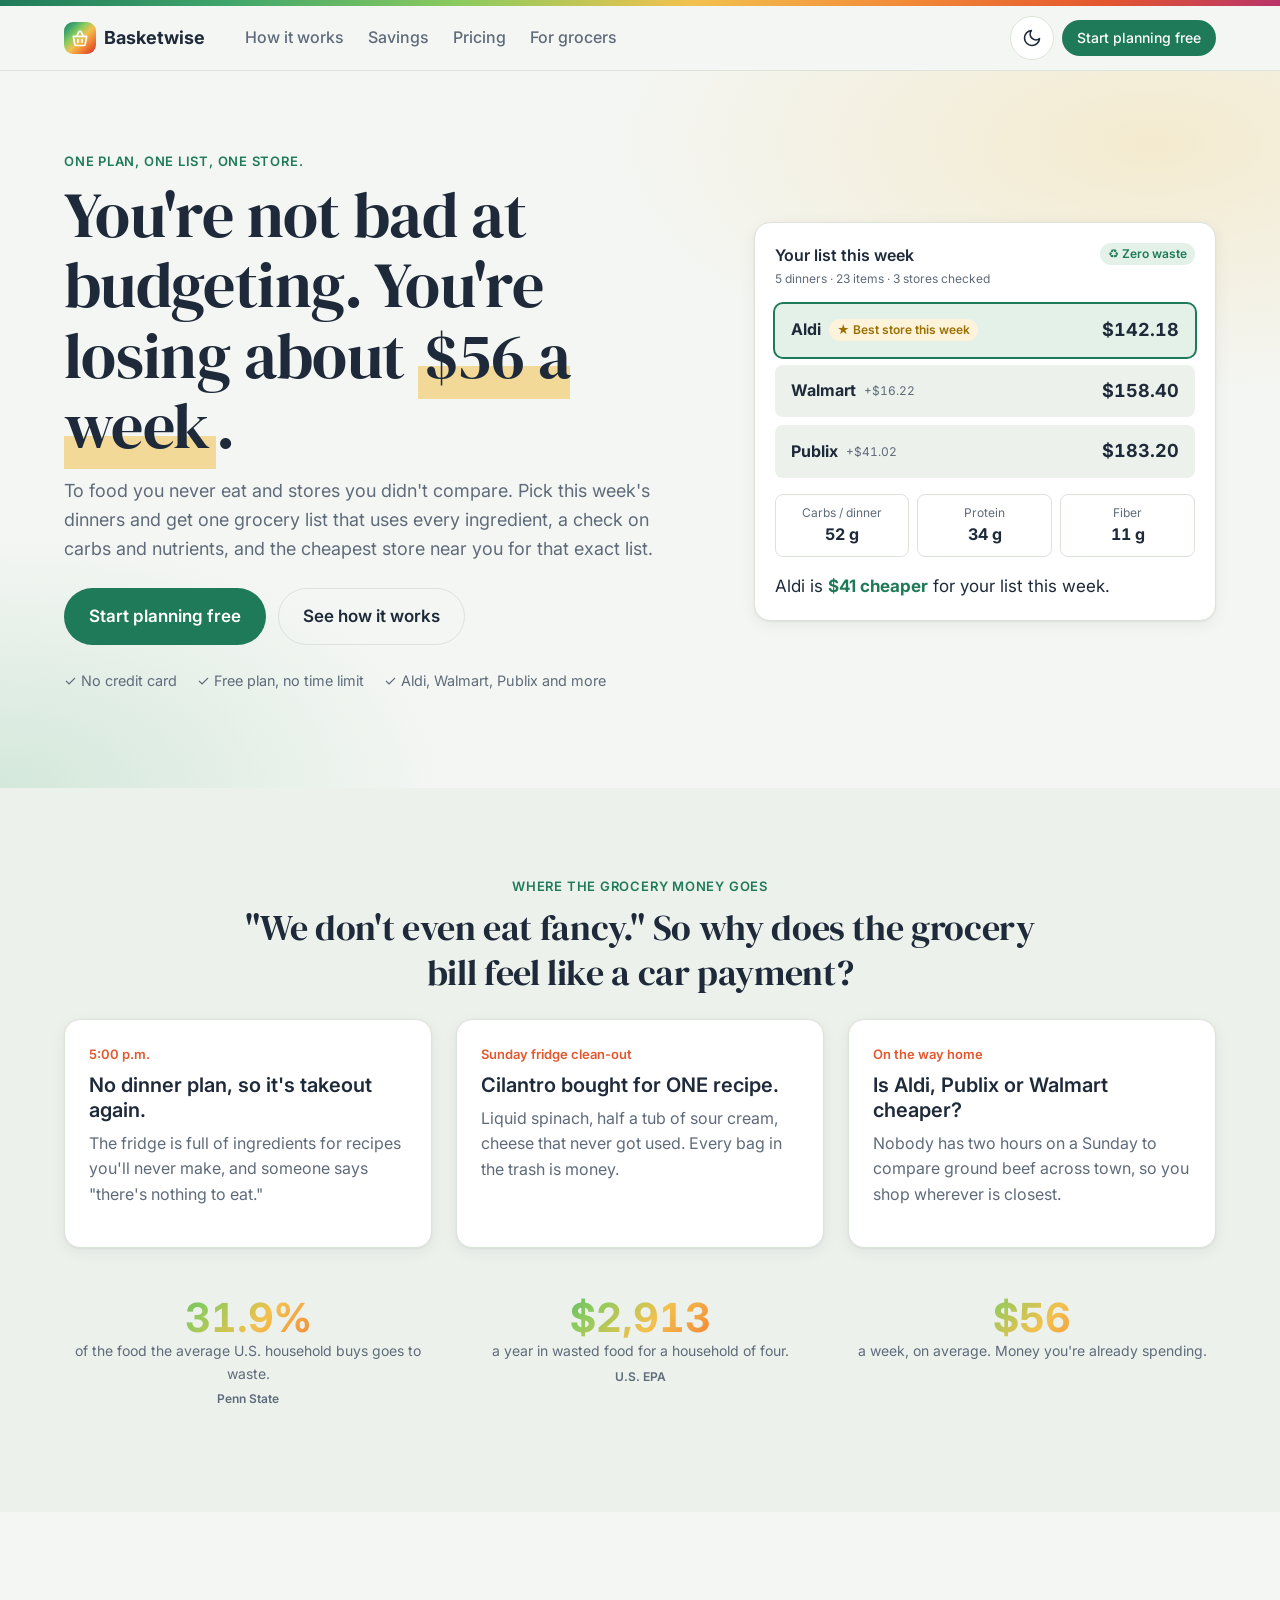
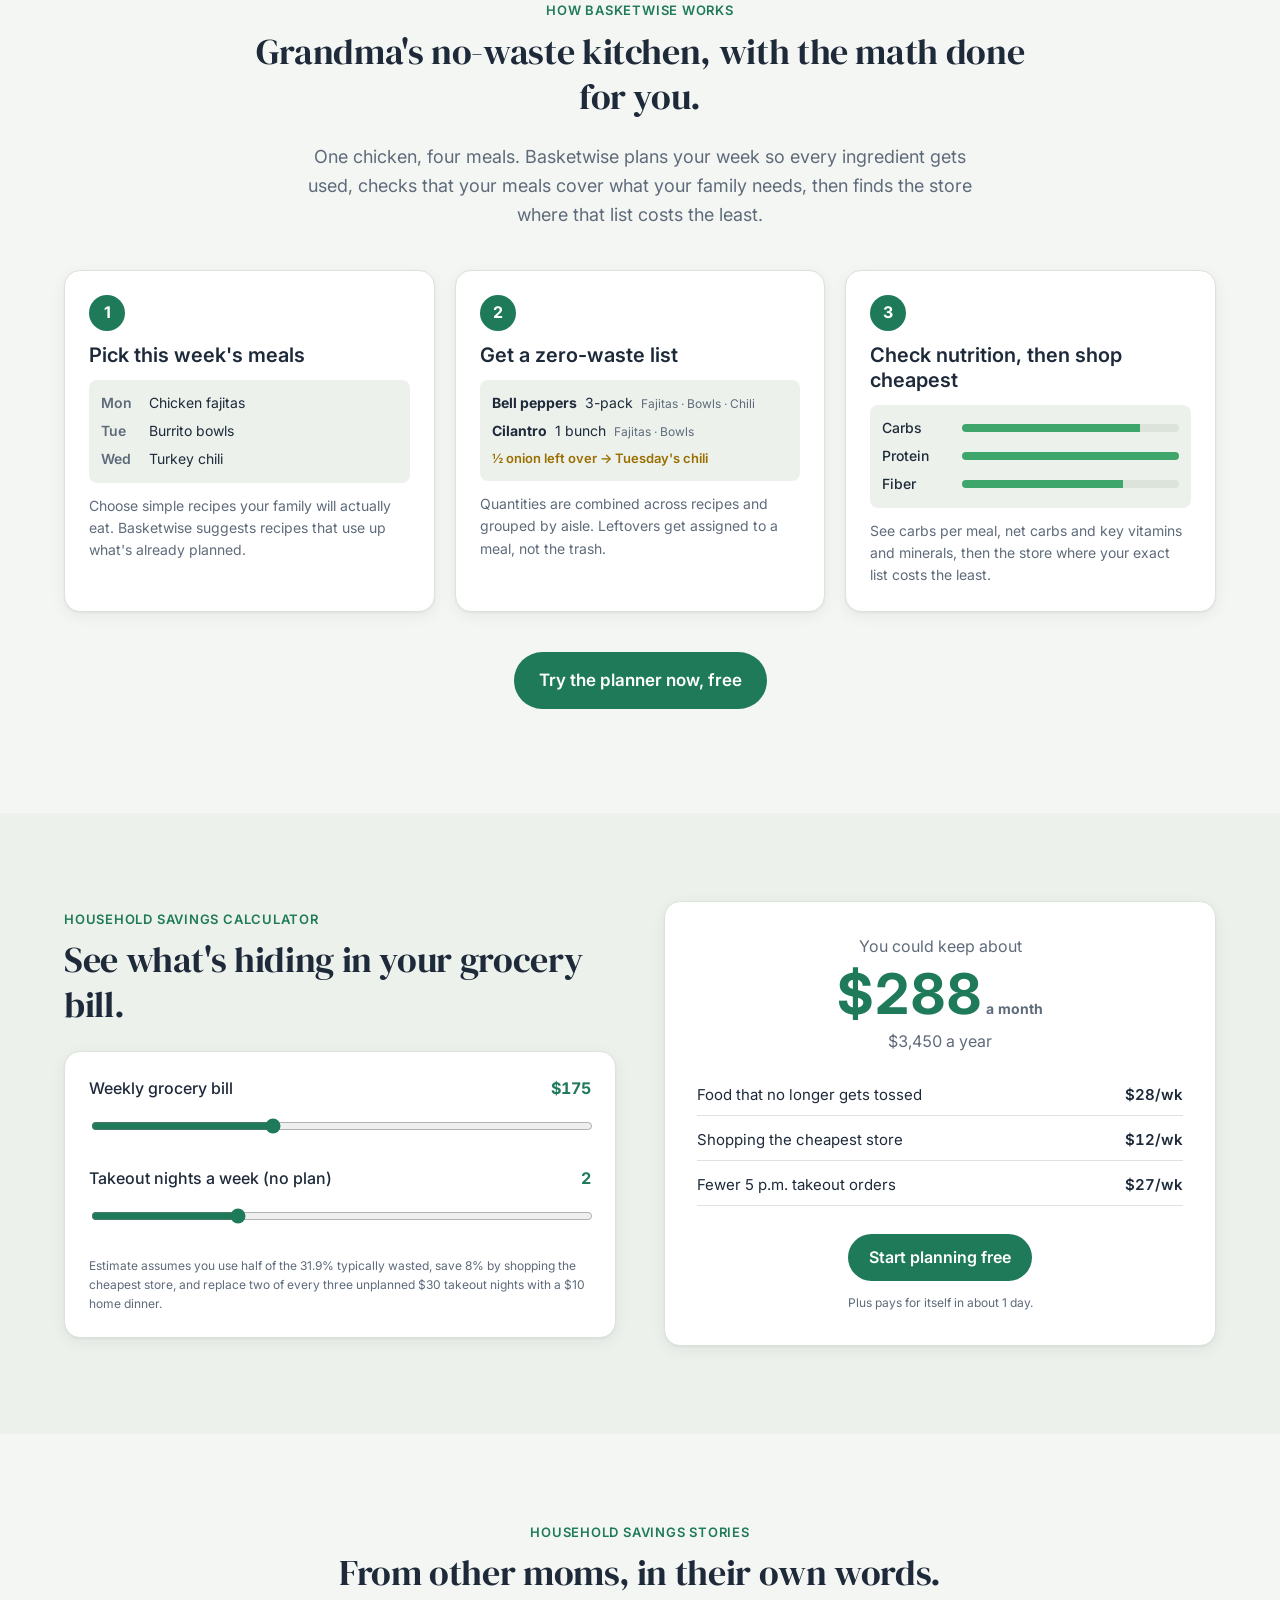
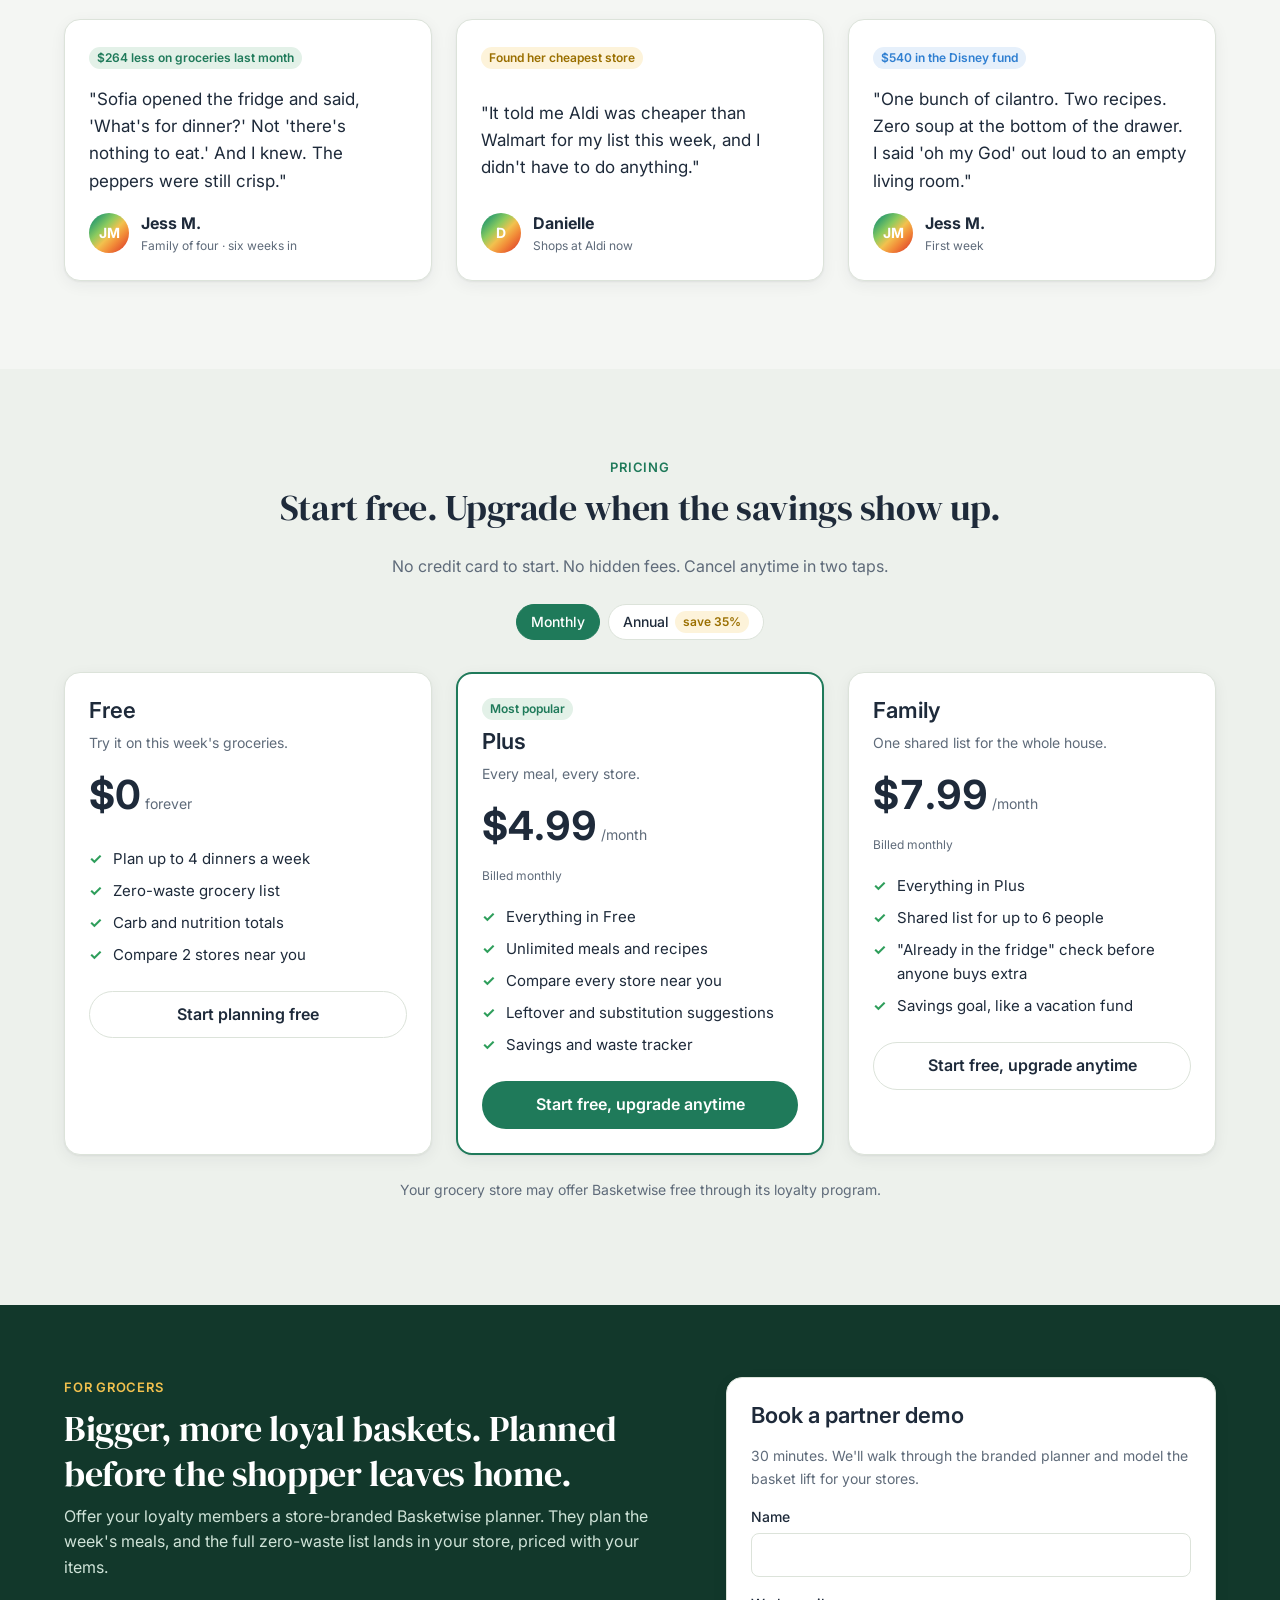
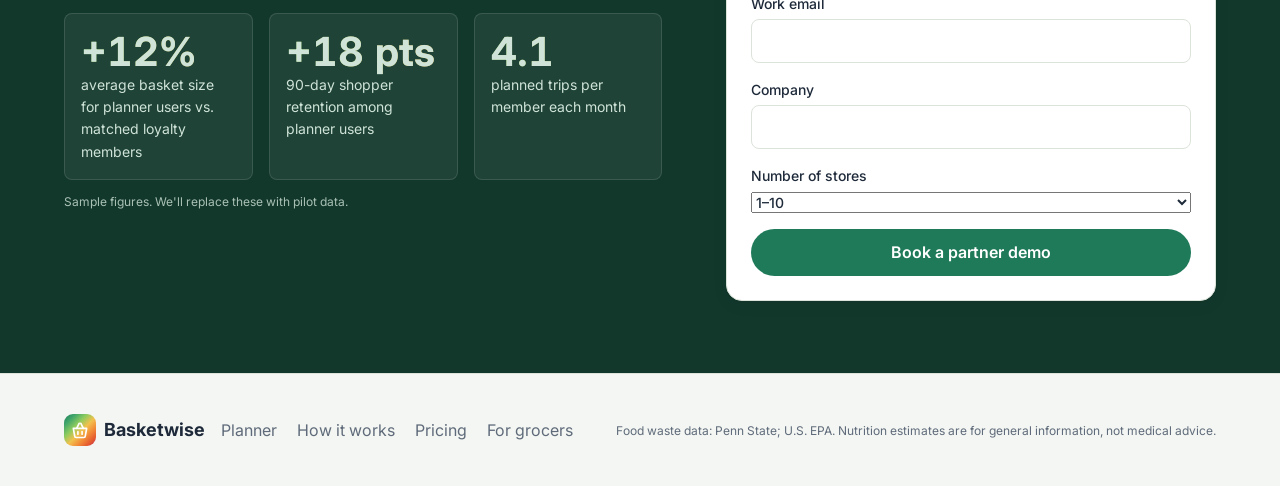
==== index.html @ 0acffcc4 "Add Basketwise landing page and weekly meal planner Static site for Netlify: landing page built from" ====
<!doctype html>
<html lang="en">
<head>
  <meta charset="utf-8">
  <meta name="viewport" content="width=device-width, initial-scale=1, viewport-fit=cover">
  <title>Basketwise · Zero-Waste Meal Planner</title>
  <meta name="description" content="Pick this week's dinners. Basketwise builds one zero-waste grocery list that uses every ingredient, counts your carbs and nutrients, and finds the cheapest store for your list.">
  <meta name="theme-color" content="#1F7A5A">
  <meta property="og:title" content="Basketwise: one plan, one list, one store">
  <meta property="og:description" content="Pick this week's recipes and get a zero-waste grocery list, nutrition totals and the cheapest store near you.">
  <link rel="icon" href="img/favicon.svg" type="image/svg+xml">
  <link rel="preconnect" href="https://fonts.googleapis.com">
  <link rel="preconnect" href="https://fonts.gstatic.com" crossorigin>
  <link href="https://fonts.googleapis.com/css2?family=DM+Serif+Display&family=Inter:wght@300;400;500;600;700&display=swap" rel="stylesheet">
  <script src="js/theme.js"></script>
  <link rel="stylesheet" href="css/styles.css">
  <link rel="stylesheet" href="css/landing.css">
</head>
<body>
  <a class="skip-link" href="#main">Skip to content</a>
  <div class="gradient-bar" aria-hidden="true"></div>
  <header class="site-header">
    <div class="container bar">
      <a class="brand" href="index.html" aria-label="Basketwise home">
        <span class="brand-mark" aria-hidden="true"><svg viewBox="0 0 24 24" fill="none" stroke="#fff" stroke-width="2" stroke-linecap="round" stroke-linejoin="round"><path d="M4 10h16l-1.6 9.1a2 2 0 0 1-2 1.9H7.6a2 2 0 0 1-2-1.9L4 10Z"/><path d="m8 10 3-6M16 10l-3-6"/><path d="M9.5 14v3M14.5 14v3"/></svg></span>
        Basketwise
      </a>
      <nav class="nav-links" aria-label="Main">
        <a href="#how">How it works</a>
        <a href="#savings">Savings</a>
        <a href="#pricing">Pricing</a>
        <a href="#grocers">For grocers</a>
      </nav>
      <div class="header-actions">
        <button class="icon-btn theme-toggle" type="button" data-theme-toggle aria-label="Toggle dark mode">
          <svg class="moon" viewBox="0 0 24 24" fill="none" stroke="currentColor" stroke-width="2" stroke-linecap="round" stroke-linejoin="round" aria-hidden="true"><path d="M21 12.8A9 9 0 1 1 11.2 3a7 7 0 0 0 9.8 9.8Z"/></svg>
          <svg class="sun" viewBox="0 0 24 24" fill="none" stroke="currentColor" stroke-width="2" stroke-linecap="round" aria-hidden="true"><circle cx="12" cy="12" r="4"/><path d="M12 2v2M12 20v2M4.9 4.9l1.4 1.4M17.7 17.7l1.4 1.4M2 12h2M20 12h2M4.9 19.1l1.4-1.4M17.7 6.3l1.4-1.4"/></svg>
        </button>
        <a class="btn btn-primary btn-sm hide-xs" href="plan.html">Start planning free</a>
        <button class="icon-btn menu-btn" type="button" aria-expanded="false" aria-controls="mobileNav" aria-label="Open menu">
          <svg viewBox="0 0 24 24" fill="none" stroke="currentColor" stroke-width="2" stroke-linecap="round" aria-hidden="true"><path d="M4 7h16M4 12h16M4 17h16"/></svg>
        </button>
      </div>
    </div>
    <nav id="mobileNav" class="mobile-nav container" aria-label="Mobile" hidden>
      <a href="#how">How it works</a>
      <a href="#savings">Savings</a>
      <a href="#pricing">Pricing</a>
      <a href="#grocers">For grocers →</a>
      <a class="btn btn-primary" href="plan.html">Start planning free</a>
    </nav>
  </header>

  <main id="main">
    <!-- Hero -->
    <section class="hero">
      <div class="container hero-grid">
        <div class="hero-copy">
          <p class="kicker">One plan, one list, one store.</p>
          <h1 class="display">You're not bad at budgeting. You're losing about <span class="hl">$56 a week</span>.</h1>
          <p class="lead">To food you never eat and stores you didn't compare. Pick this week's dinners and get one grocery list that uses every ingredient, a check on carbs and nutrients, and the cheapest store near you for that exact list.</p>
          <div class="cta-row">
            <a class="btn btn-primary btn-lg" href="plan.html">Start planning free</a>
            <a class="btn btn-ghost btn-lg" href="#how">See how it works</a>
          </div>
          <ul class="trust">
            <li>✓ No credit card</li>
            <li>✓ Free plan, no time limit</li>
            <li>✓ Aldi, Walmart, Publix and more</li>
          </ul>
        </div>
        <div class="hero-card card" aria-label="Example store comparison">
          <div class="hc-head">
            <div><p class="hc-title">Your list this week</p><p class="xsmall muted">5 dinners · 23 items · 3 stores checked</p></div>
            <span class="badge badge-green">♻ Zero waste</span>
          </div>
          <ul class="hc-stores">
            <li class="best"><span><strong>Aldi</strong><span class="badge badge-gold">★ Best store this week</span></span><span class="num price">$142.18</span></li>
            <li><span><strong>Walmart</strong><span class="xsmall muted num">+$16.22</span></span><span class="num price">$158.40</span></li>
            <li><span><strong>Publix</strong><span class="xsmall muted num">+$41.02</span></span><span class="num price">$183.20</span></li>
          </ul>
          <div class="hc-nutri">
            <div><span class="xsmall muted">Carbs / dinner</span><strong class="num">52 g</strong></div>
            <div><span class="xsmall muted">Protein</span><strong class="num">34 g</strong></div>
            <div><span class="xsmall muted">Fiber</span><strong class="num">11 g</strong></div>
          </div>
          <p class="hc-foot">Aldi is <strong>$41 cheaper</strong> for your list this week.</p>
        </div>
      </div>
    </section>

    <!-- Pain -->
    <section class="section alt" aria-labelledby="painTitle">
      <div class="container">
        <p class="kicker center">Where the grocery money goes</p>
        <h2 id="painTitle" class="center">"We don't even eat fancy." So why does the grocery bill feel like a car payment?</h2>
        <div class="grid-3">
          <article class="card pain reveal"><p class="pain-time">5:00 p.m.</p><h3>No dinner plan, so it's takeout again.</h3><p class="muted">The fridge is full of ingredients for recipes you'll never make, and someone says "there's nothing to eat."</p></article>
          <article class="card pain reveal"><p class="pain-time">Sunday fridge clean-out</p><h3>Cilantro bought for ONE recipe.</h3><p class="muted">Liquid spinach, half a tub of sour cream, cheese that never got used. Every bag in the trash is money.</p></article>
          <article class="card pain reveal"><p class="pain-time">On the way home</p><h3>Is Aldi, Publix or Walmart cheaper?</h3><p class="muted">Nobody has two hours on a Sunday to compare ground beef across town, so you shop wherever is closest.</p></article>
        </div>
        <div class="stats">
          <div><p class="stat num">31.9%</p><p class="small muted">of the food the average U.S. household buys goes to waste. <span class="src">Penn State</span></p></div>
          <div><p class="stat num">$2,913</p><p class="small muted">a year in wasted food for a household of four. <span class="src">U.S. EPA</span></p></div>
          <div><p class="stat num">$56</p><p class="small muted">a week, on average. Money you're already spending.</p></div>
        </div>
      </div>
    </section>

    <!-- How -->
    <section id="how" class="section" aria-labelledby="howTitle">
      <div class="container">
        <p class="kicker center">How Basketwise works</p>
        <h2 id="howTitle" class="center">Grandma's no-waste kitchen, with the math done for you.</h2>
        <p class="lead center narrow">One chicken, four meals. Basketwise plans your week so every ingredient gets used, checks that your meals cover what your family needs, then finds the store where that list costs the least.</p>
        <ol class="steps-grid">
          <li class="card step reveal">
            <span class="step-n">1</span>
            <h3>Pick this week's meals</h3>
            <div class="mini-week">
              <span><b>Mon</b> Chicken fajitas</span><span><b>Tue</b> Burrito bowls</span><span><b>Wed</b> Turkey chili</span>
            </div>
            <p class="muted small">Choose simple recipes your family will actually eat. Basketwise suggests recipes that use up what's already planned.</p>
          </li>
          <li class="card step reveal">
            <span class="step-n">2</span>
            <h3>Get a zero-waste list</h3>
            <div class="mini-list">
              <span><b>Bell peppers</b> 3-pack <i>Fajitas · Bowls · Chili</i></span>
              <span><b>Cilantro</b> 1 bunch <i>Fajitas · Bowls</i></span>
              <span class="leftover">½ onion left over → Tuesday's chili</span>
            </div>
            <p class="muted small">Quantities are combined across recipes and grouped by aisle. Leftovers get assigned to a meal, not the trash.</p>
          </li>
          <li class="card step reveal">
            <span class="step-n">3</span>
            <h3>Check nutrition, then shop cheapest</h3>
            <div class="mini-bars">
              <span><b>Carbs</b><i style="--w:82%"></i></span>
              <span><b>Protein</b><i style="--w:100%"></i></span>
              <span><b>Fiber</b><i style="--w:74%"></i></span>
            </div>
            <p class="muted small">See carbs per meal, net carbs and key vitamins and minerals, then the store where your exact list costs the least.</p>
          </li>
        </ol>
        <p class="center"><a class="btn btn-primary btn-lg" href="plan.html">Try the planner now, free</a></p>
      </div>
    </section>

    <!-- Calculator -->
    <section id="savings" class="section alt" aria-labelledby="calcTitle">
      <div class="container calc-grid">
        <div>
          <p class="kicker">Household savings calculator</p>
          <h2 id="calcTitle">See what's hiding in your grocery bill.</h2>
          <div class="card calc">
            <label class="range">
              <span class="range-top"><span>Weekly grocery bill</span><output id="billOut" class="num">$175</output></span>
              <input type="range" id="bill" min="50" max="400" step="5" value="175">
            </label>
            <label class="range">
              <span class="range-top"><span>Takeout nights a week (no plan)</span><output id="takeOut" class="num">2</output></span>
              <input type="range" id="takeout" min="0" max="7" step="1" value="2">
            </label>
            <p class="xsmall muted">Estimate assumes you use half of the 31.9% typically wasted, save 8% by shopping the cheapest store, and replace two of every three unplanned $30 takeout nights with a $10 home dinner.</p>
          </div>
        </div>
        <div class="card calc-result" aria-live="polite">
          <p class="muted">You could keep about</p>
          <p class="calc-big num"><span id="monthly">$0</span><span class="small muted"> a month</span></p>
          <p class="muted"><span id="yearly" class="num">$0</span> a year</p>
          <ul class="calc-rows">
            <li><span>Food that no longer gets tossed</span><span class="num" id="wasteOut">$0/wk</span></li>
            <li><span>Shopping the cheapest store</span><span class="num" id="storeOut">$0/wk</span></li>
            <li><span>Fewer 5 p.m. takeout orders</span><span class="num" id="takeoutOut">$0/wk</span></li>
          </ul>
          <a class="btn btn-primary" href="plan.html">Start planning free</a>
          <p class="xsmall muted" id="payback"></p>
        </div>
      </div>
    </section>

    <!-- Stories -->
    <section class="section" aria-labelledby="storyTitle">
      <div class="container">
        <p class="kicker center">Household savings stories</p>
        <h2 id="storyTitle" class="center">From other moms, in their own words.</h2>
        <div class="grid-3">
          <figure class="card story reveal">
            <p class="story-win"><span class="badge badge-green">$264 less on groceries last month</span></p>
            <blockquote>"Sofia opened the fridge and said, 'What's for dinner?' Not 'there's nothing to eat.' And I knew. The peppers were still crisp."</blockquote>
            <figcaption><span class="avatar" aria-hidden="true">JM</span><span><strong>Jess M.</strong><span class="xsmall muted">Family of four · six weeks in</span></span></figcaption>
          </figure>
          <figure class="card story reveal">
            <p class="story-win"><span class="badge badge-gold">Found her cheapest store</span></p>
            <blockquote>"It told me Aldi was cheaper than Walmart for my list this week, and I didn't have to do anything."</blockquote>
            <figcaption><span class="avatar" aria-hidden="true">D</span><span><strong>Danielle</strong><span class="xsmall muted">Shops at Aldi now</span></span></figcaption>
          </figure>
          <figure class="card story reveal">
            <p class="story-win"><span class="badge badge-info">$540 in the Disney fund</span></p>
            <blockquote>"One bunch of cilantro. Two recipes. Zero soup at the bottom of the drawer. I said 'oh my God' out loud to an empty living room."</blockquote>
            <figcaption><span class="avatar" aria-hidden="true">JM</span><span><strong>Jess M.</strong><span class="xsmall muted">First week</span></span></figcaption>
          </figure>
        </div>
      </div>
    </section>

    <!-- Pricing -->
    <section id="pricing" class="section alt" aria-labelledby="priceTitle">
      <div class="container">
        <p class="kicker center">Pricing</p>
        <h2 id="priceTitle" class="center">Start free. Upgrade when the savings show up.</h2>
        <p class="center muted">No credit card to start. No hidden fees. Cancel anytime in two taps.</p>
        <div class="billing" role="group" aria-label="Billing period">
          <button type="button" class="chip" data-billing="monthly" aria-pressed="true">Monthly</button>
          <button type="button" class="chip" data-billing="annual" aria-pressed="false">Annual <span class="badge badge-gold">save 35%</span></button>
        </div>
        <div class="grid-3 plans">
          <article class="card plan">
            <h3>Free</h3>
            <p class="muted small">Try it on this week's groceries.</p>
            <p class="plan-price"><span class="num">$0</span> <span class="small muted">forever</span></p>
            <ul class="checks"><li>Plan up to 4 dinners a week</li><li>Zero-waste grocery list</li><li>Carb and nutrition totals</li><li>Compare 2 stores near you</li></ul>
            <a class="btn btn-ghost" href="plan.html">Start planning free</a>
          </article>
          <article class="card plan popular">
            <span class="badge badge-green">Most popular</span>
            <h3>Plus</h3>
            <p class="muted small">Every meal, every store.</p>
            <p class="plan-price"><span class="num" data-price="plus">$4.99</span> <span class="small muted" data-period>/month</span></p>
            <p class="xsmall muted" data-note="plus">Billed monthly</p>
            <ul class="checks"><li>Everything in Free</li><li>Unlimited meals and recipes</li><li>Compare every store near you</li><li>Leftover and substitution suggestions</li><li>Savings and waste tracker</li></ul>
            <a class="btn btn-primary" href="plan.html">Start free, upgrade anytime</a>
          </article>
          <article class="card plan">
            <h3>Family</h3>
            <p class="muted small">One shared list for the whole house.</p>
            <p class="plan-price"><span class="num" data-price="family">$7.99</span> <span class="small muted" data-period>/month</span></p>
            <p class="xsmall muted" data-note="family">Billed monthly</p>
            <ul class="checks"><li>Everything in Plus</li><li>Shared list for up to 6 people</li><li>"Already in the fridge" check before anyone buys extra</li><li>Savings goal, like a vacation fund</li></ul>
            <a class="btn btn-ghost" href="plan.html">Start free, upgrade anytime</a>
          </article>
        </div>
        <p class="center small muted">Your grocery store may offer Basketwise free through its loyalty program.</p>
      </div>
    </section>

    <!-- Grocers -->
    <section id="grocers" class="grocers" aria-labelledby="grocerTitle">
      <div class="container grocer-grid">
        <div>
          <p class="kicker light">For grocers</p>
          <h2 id="grocerTitle">Bigger, more loyal baskets. Planned before the shopper leaves home.</h2>
          <p>Offer your loyalty members a store-branded Basketwise planner. They plan the week's meals, and the full zero-waste list lands in your store, priced with your items.</p>
          <div class="pilot">
            <div><p class="stat num">+12%</p><p class="small">average basket size for planner users vs. matched loyalty members</p></div>
            <div><p class="stat num">+18 pts</p><p class="small">90-day shopper retention among planner users</p></div>
            <div><p class="stat num">4.1</p><p class="small">planned trips per member each month</p></div>
          </div>
          <p class="xsmall sample">Sample figures. We'll replace these with pilot data.</p>
        </div>
        <form class="card demo-form" name="partner-demo" method="POST" data-netlify="true" netlify-honeypot="company-website" action="/thanks.html">
          <input type="hidden" name="form-name" value="partner-demo">
          <p class="hidden-field"><label>Leave this empty <input name="company-website"></label></p>
          <h3>Book a partner demo</h3>
          <p class="small muted">30 minutes. We'll walk through the branded planner and model the basket lift for your stores.</p>
          <label class="input"><span>Name</span><input name="name" required autocomplete="name"></label>
          <label class="input"><span>Work email</span><input type="email" name="email" required autocomplete="email"></label>
          <label class="input"><span>Company</span><input name="company" required autocomplete="organization"></label>
          <label class="input"><span>Number of stores</span>
            <select name="stores" class="select"><option>1–10</option><option>11–50</option><option>51–200</option><option>200+</option></select>
          </label>
          <button class="btn btn-primary" type="submit">Book a partner demo</button>
        </form>
      </div>
    </section>
  </main>

  <footer class="site-footer">
    <div class="container footer-row">
      <a class="brand" href="index.html">
        <span class="brand-mark" aria-hidden="true"><svg viewBox="0 0 24 24" fill="none" stroke="#fff" stroke-width="2" stroke-linecap="round" stroke-linejoin="round"><path d="M4 10h16l-1.6 9.1a2 2 0 0 1-2 1.9H7.6a2 2 0 0 1-2-1.9L4 10Z"/><path d="m8 10 3-6M16 10l-3-6"/><path d="M9.5 14v3M14.5 14v3"/></svg></span>
        Basketwise
      </a>
      <nav class="footer-links" aria-label="Footer">
        <a href="plan.html">Planner</a><a href="#how">How it works</a><a href="#pricing">Pricing</a><a href="#grocers">For grocers</a>
      </nav>
      <p class="xsmall muted">Food waste data: Penn State; U.S. EPA. Nutrition estimates are for general information, not medical advice.</p>
    </div>
  </footer>

  <script src="js/landing.js"></script>
</body>
</html>
---- css/styles.css ----
/* Basketwise design tokens + shared styles (landing page and planner). */

:root {
  --garden: #1F7A5A;
  --leaf: #3FA66B;
  --lime: #8CCB5E;
  --gold: #F2C14E;
  --citrus: #F28C38;
  --tomato: #E4572E;
  --berry: #B8336A;
  --gradient: linear-gradient(135deg, #1F7A5A 0%, #3FA66B 18%, #8CCB5E 36%, #F2C14E 54%, #F28C38 70%, #E4572E 86%, #B8336A 100%);

  --bg: #F4F6F3;
  --surface: #FFFFFF;
  --surface-2: #EDF1EC;
  --border: #DCE3DA;
  --text: #1E2A3A;
  --muted: #5F6B7A;
  --primary: #1F7A5A;
  --primary-hover: #196549;
  --on-primary: #FFFFFF;
  --primary-soft: #E3F1E8;
  --accent-soft: #FDF3DA;

  --success: #2E9E5B;
  --warning: #9A6F00;
  --warning-soft: #FDF3D6;
  --error: #D23B3B;
  --info: #2F7FD1;
  --info-soft: #E6F0FB;

  --shadow: 0 1px 2px rgba(30, 42, 58, .06), 0 4px 16px rgba(30, 42, 58, .06);
  --shadow-lg: 0 8px 30px rgba(30, 42, 58, .12);
  --radius: 1rem;
  --radius-sm: .5rem;

  --font: "Inter", system-ui, -apple-system, "Segoe UI", sans-serif;
  --serif: "DM Serif Display", Georgia, serif;
  color-scheme: light;
}

@media (prefers-color-scheme: dark) {
  :root:not([data-theme="light"]) {
    --bg: #0B0F14;
    --surface: #141B24;
    --surface-2: #1B2430;
    --border: #2A3542;
    --text: #E8EDF2;
    --muted: #A3AFBD;
    --primary: #4FBF85;
    --primary-hover: #66CC96;
    --on-primary: #0B0F14;
    --primary-soft: #16302A;
    --accent-soft: #2E2714;
    --success: #4FBF85;
    --warning: #F2C14E;
    --warning-soft: #2E2714;
    --error: #F07070;
    --info: #6AAEF0;
    --info-soft: #152538;
    --shadow: 0 1px 2px rgba(0, 0, 0, .4), 0 4px 16px rgba(0, 0, 0, .3);
    --shadow-lg: 0 8px 30px rgba(0, 0, 0, .5);
    color-scheme: dark;
  }
}
:root[data-theme="dark"] {
  --bg: #0B0F14;
  --surface: #141B24;
  --surface-2: #1B2430;
  --border: #2A3542;
  --text: #E8EDF2;
  --muted: #A3AFBD;
  --primary: #4FBF85;
  --primary-hover: #66CC96;
  --on-primary: #0B0F14;
  --primary-soft: #16302A;
  --accent-soft: #2E2714;
  --success: #4FBF85;
  --warning: #F2C14E;
  --warning-soft: #2E2714;
  --error: #F07070;
  --info: #6AAEF0;
  --info-soft: #152538;
  --shadow: 0 1px 2px rgba(0, 0, 0, .4), 0 4px 16px rgba(0, 0, 0, .3);
  --shadow-lg: 0 8px 30px rgba(0, 0, 0, .5);
  color-scheme: dark;
}

*, *::before, *::after { box-sizing: border-box; }
html { -webkit-text-size-adjust: 100%; scroll-behavior: smooth; }
body {
  margin: 0;
  background: var(--bg);
  color: var(--text);
  font-family: var(--font);
  font-size: 1rem;
  line-height: 1.6;
  transition: background-color .2s, color .2s;
}
img, svg { display: block; max-width: 100%; }
a { color: var(--primary); }
h1, h2, h3, h4, h5, h6 { margin: 0 0 .5rem; line-height: 1.25; }
h1, h2, .display { font-family: var(--serif); font-weight: 400; letter-spacing: -.01em; }
h3, h4, h5, h6 { font-weight: 600; }
p { margin: 0 0 1rem; }
button, input, select, textarea { font: inherit; color: inherit; }
:focus-visible { outline: 2px solid var(--primary); outline-offset: 2px; border-radius: 4px; }
.sr-only { position: absolute; width: 1px; height: 1px; padding: 0; margin: -1px; overflow: hidden; clip: rect(0 0 0 0); white-space: nowrap; border: 0; }
.num, .price { font-variant-numeric: tabular-nums; }
.muted { color: var(--muted); }
.small { font-size: .875rem; }
.xsmall { font-size: .75rem; }
.container { width: 100%; max-width: 1200px; margin: 0 auto; padding: 0 16px; }
@media (min-width: 768px) { .container { padding: 0 24px; } }

.skip-link { position: absolute; left: -999px; top: 8px; background: var(--surface); padding: .5rem 1rem; border-radius: var(--radius-sm); z-index: 100; }
.skip-link:focus { left: 8px; }

/* Buttons */
.btn {
  display: inline-flex; align-items: center; justify-content: center; gap: .5rem;
  min-height: 44px; padding: .625rem 1.25rem;
  border-radius: 999px; border: 1px solid transparent;
  font-weight: 600; text-decoration: none; cursor: pointer;
  transition: transform .15s, box-shadow .15s, background-color .15s, border-color .15s;
  white-space: nowrap;
}
.btn:active { transform: scale(.98); }
.btn-primary { background: var(--primary); color: var(--on-primary); }
.btn-primary:hover { background: var(--primary-hover); transform: translateY(-2px); box-shadow: var(--shadow-lg); }
.btn-ghost { background: transparent; border-color: var(--border); color: var(--text); }
.btn-ghost:hover { border-color: var(--primary); color: var(--primary); }
.btn-sm { min-height: 36px; padding: .375rem .875rem; font-size: .875rem; font-weight: 500; }
.btn[disabled] { opacity: .5; cursor: not-allowed; transform: none; box-shadow: none; }
.icon-btn {
  display: inline-grid; place-items: center; width: 44px; height: 44px;
  border-radius: 999px; border: 1px solid var(--border); background: var(--surface);
  cursor: pointer; color: var(--text);
}
.icon-btn:hover { border-color: var(--primary); color: var(--primary); }
.icon-btn svg { width: 20px; height: 20px; }

/* Header */
.site-header {
  position: sticky; top: 0; z-index: 40;
  background: color-mix(in srgb, var(--bg) 88%, transparent);
  backdrop-filter: saturate(1.4) blur(10px);
  -webkit-backdrop-filter: saturate(1.4) blur(10px);
  border-bottom: 1px solid var(--border);
}
.site-header .bar { display: flex; align-items: center; gap: 1rem; height: 64px; }
.brand { display: inline-flex; align-items: center; gap: .5rem; font-weight: 700; font-size: 1.125rem; color: var(--text); text-decoration: none; }
.brand-mark { width: 32px; height: 32px; border-radius: 9px; background: var(--gradient); display: grid; place-items: center; }
.brand-mark svg { width: 20px; height: 20px; }
.nav-links { display: none; gap: 1.5rem; margin-left: 1.5rem; }
.nav-links a { color: var(--muted); text-decoration: none; font-weight: 500; }
.nav-links a:hover, .nav-links a[aria-current="page"] { color: var(--text); }
.header-actions { margin-left: auto; display: flex; gap: .5rem; align-items: center; }
@media (min-width: 900px) { .nav-links { display: flex; } }

.theme-toggle .sun { display: none; }
[data-theme-active="dark"] .theme-toggle .sun { display: block; }
[data-theme-active="dark"] .theme-toggle .moon { display: none; }

/* Cards, badges, chips */
.card { background: var(--surface); border: 1px solid var(--border); border-radius: var(--radius); box-shadow: var(--shadow); }
.badge {
  display: inline-flex; align-items: center; gap: .25rem;
  padding: .125rem .5rem; border-radius: 999px;
  font-size: .75rem; font-weight: 600; line-height: 1.5;
  background: var(--surface-2); color: var(--muted);
}
.badge-green { background: var(--primary-soft); color: var(--primary); }
.badge-gold { background: var(--accent-soft); color: var(--warning); }
.badge-info { background: var(--info-soft); color: var(--info); }
.chip {
  display: inline-flex; align-items: center; min-height: 36px; padding: .25rem .875rem;
  border-radius: 999px; border: 1px solid var(--border); background: var(--surface);
  font-size: .875rem; font-weight: 500; cursor: pointer; color: var(--text);
}
.chip[aria-pressed="true"] { background: var(--primary); border-color: var(--primary); color: var(--on-primary); }

.gradient-bar { height: 6px; background: var(--gradient); }

@media (prefers-reduced-motion: reduce) {
  *, *::before, *::after { animation-duration: .01ms !important; animation-iteration-count: 1 !important; transition-duration: .01ms !important; scroll-behavior: auto !important; }
}
---- css/landing.css ----
/* Landing page */

.section { padding: 4rem 0; }
.section.alt { background: var(--surface-2); }
@media (min-width: 768px) { .section { padding: 5.5rem 0; } }
.center { text-align: center; }
.narrow { max-width: 680px; margin-left: auto; margin-right: auto; }
.kicker { margin: 0 0 .5rem; font-size: .8125rem; font-weight: 600; letter-spacing: .06em; text-transform: uppercase; color: var(--primary); }
.kicker.light { color: var(--gold); }
h2 { font-size: 2rem; }
@media (min-width: 768px) { h2 { font-size: 2.25rem; } }
section h2.center { max-width: 820px; margin: 0 auto 1.5rem; }
.lead { font-size: 1.125rem; color: var(--muted); }
.btn-lg { min-height: 52px; padding: .875rem 1.5rem; font-size: 1.0625rem; }
.hide-xs { display: none; }
@media (min-width: 560px) { .hide-xs { display: inline-flex; } }
.menu-btn { display: inline-grid; }
@media (min-width: 900px) { .menu-btn { display: none; } }
.mobile-nav { display: grid; gap: .25rem; padding-bottom: 1rem; }
.mobile-nav[hidden] { display: none; }
.mobile-nav a:not(.btn) { padding: .75rem 0; color: var(--text); text-decoration: none; font-weight: 500; border-bottom: 1px solid var(--border); }
.mobile-nav .btn { margin-top: .75rem; }

/* Hero */
.hero { padding: 3rem 0 4rem; background:
  radial-gradient(60% 50% at 90% 10%, color-mix(in srgb, var(--gold) 22%, transparent), transparent 70%),
  radial-gradient(50% 50% at 0% 100%, color-mix(in srgb, var(--leaf) 18%, transparent), transparent 70%); }
.hero-grid { display: grid; gap: 2.5rem; align-items: center; }
@media (min-width: 1024px) { .hero-grid { grid-template-columns: 1.15fr .85fr; gap: 4rem; } .hero { padding: 5rem 0 6rem; } }
.display { font-size: 2.5rem; line-height: 1.1; margin-bottom: 1rem; }
@media (min-width: 768px) { .display { font-size: 3.5rem; } }
@media (min-width: 1280px) { .display { font-size: 4rem; } }
.hl { background: linear-gradient(transparent 62%, color-mix(in srgb, var(--gold) 55%, transparent) 62%); padding: 0 .1em; }
.cta-row { display: flex; flex-wrap: wrap; gap: .75rem; margin: 1.5rem 0; }
.trust { list-style: none; padding: 0; margin: 0; display: flex; flex-wrap: wrap; gap: .5rem 1.25rem; font-size: .9rem; color: var(--muted); }

.hero-card { padding: 1.25rem; display: grid; gap: 1rem; }
.hc-head { display: flex; justify-content: space-between; align-items: flex-start; gap: 1rem; }
.hc-head p { margin: 0; }
.hc-title { font-weight: 600; }
.hc-stores { list-style: none; margin: 0; padding: 0; display: grid; gap: .5rem; }
.hc-stores li { display: flex; justify-content: space-between; align-items: center; gap: 1rem; padding: .75rem 1rem; border-radius: var(--radius-sm); background: var(--surface-2); }
.hc-stores li > span:first-child { display: flex; flex-wrap: wrap; gap: .5rem; align-items: center; }
.hc-stores li.best { background: var(--primary-soft); outline: 2px solid var(--primary); }
.hc-stores .price { font-weight: 700; font-size: 1.125rem; }
.hc-nutri { display: grid; grid-template-columns: repeat(3, 1fr); gap: .5rem; text-align: center; }
.hc-nutri div { display: grid; padding: .5rem; border: 1px solid var(--border); border-radius: var(--radius-sm); }
.hc-foot { margin: 0; font-size: 1.0625rem; }
.hc-foot strong { color: var(--primary); }

/* Pain + stats */
.grid-3 { display: grid; gap: 1rem; }
@media (min-width: 768px) { .grid-3 { grid-template-columns: repeat(3, 1fr); gap: 1.5rem; } }
.pain { padding: 1.5rem; }
.pain-time { margin: 0 0 .5rem; font-size: .8125rem; font-weight: 600; color: var(--tomato); }
.pain h3 { font-size: 1.25rem; }
.stats { display: grid; gap: 1.5rem; margin-top: 3rem; text-align: center; }
@media (min-width: 768px) { .stats { grid-template-columns: repeat(3, 1fr); } }
.stat { margin: 0; font-size: 2.5rem; font-weight: 700; line-height: 1.1; background: var(--gradient); -webkit-background-clip: text; background-clip: text; color: transparent; }
.src { display: block; font-size: .75rem; font-weight: 600; margin-top: .25rem; }

/* Steps */
.steps-grid { list-style: none; padding: 0; margin: 2.5rem 0; display: grid; gap: 1.25rem; }
@media (min-width: 900px) { .steps-grid { grid-template-columns: repeat(3, 1fr); } }
.step { padding: 1.5rem; display: grid; gap: .75rem; align-content: start; }
.step h3 { margin: 0; font-size: 1.25rem; }
.step p { margin: 0; }
.step-n { display: grid; place-items: center; width: 36px; height: 36px; border-radius: 999px; background: var(--primary); color: var(--on-primary); font-weight: 700; }
.mini-week, .mini-list, .mini-bars { display: grid; gap: .375rem; padding: .75rem; border-radius: var(--radius-sm); background: var(--surface-2); font-size: .875rem; }
.mini-week b { display: inline-block; width: 2.75rem; color: var(--muted); font-weight: 600; }
.mini-list span { display: flex; flex-wrap: wrap; gap: .25rem .5rem; align-items: baseline; }
.mini-list i { font-style: normal; font-size: .75rem; color: var(--muted); }
.mini-list .leftover { color: var(--warning); font-weight: 600; font-size: .8125rem; }
.mini-bars span { display: grid; grid-template-columns: 4.5rem 1fr; align-items: center; gap: .5rem; }
.mini-bars b { font-weight: 500; }
.mini-bars i { display: block; height: 8px; border-radius: 999px; background: linear-gradient(90deg, var(--leaf) var(--w), var(--border) var(--w)); }

/* Calculator */
.calc-grid { display: grid; gap: 1.5rem; align-items: center; }
@media (min-width: 900px) { .calc-grid { grid-template-columns: 1fr 1fr; gap: 3rem; } }
.calc { padding: 1.5rem; display: grid; gap: 1.5rem; margin-top: 1.5rem; }
.calc p { margin: 0; }
.range { display: grid; gap: .5rem; }
.range-top { display: flex; justify-content: space-between; font-weight: 500; }
.range output { font-weight: 700; color: var(--primary); }
input[type="range"] { width: 100%; accent-color: var(--primary); height: 28px; }
.calc-result { padding: 2rem; text-align: center; display: grid; gap: .25rem; justify-items: center; }
.calc-result > p { margin: 0; }
.calc-big { font-size: 3.5rem; font-weight: 700; line-height: 1.1; color: var(--primary); }
.calc-rows { list-style: none; margin: 1rem 0; padding: 0; width: 100%; display: grid; gap: .25rem; text-align: left; }
.calc-rows li { display: flex; justify-content: space-between; gap: 1rem; padding: .5rem 0; border-bottom: 1px solid var(--border); font-size: .9375rem; }
.calc-rows li span:last-child { font-weight: 600; }
.calc-result .btn { margin: .5rem 0; }

/* Stories */
.story { margin: 0; padding: 1.5rem; display: grid; gap: 1rem; align-content: space-between; }
.story-win { margin: 0; }
.story blockquote { margin: 0; font-size: 1.0625rem; }
.story figcaption { display: flex; gap: .75rem; align-items: center; }
.story figcaption > span:last-child { display: grid; }
.avatar { display: grid; place-items: center; width: 40px; height: 40px; border-radius: 999px; background: var(--gradient); color: #fff; font-weight: 700; font-size: .875rem; }

/* Pricing */
.billing { display: flex; justify-content: center; gap: .5rem; margin: 1.5rem 0 2rem; }
.billing .chip .badge { margin-left: .375rem; }
.billing .chip[aria-pressed="true"] .badge { background: var(--gold); color: #1E2A3A; }
.plans { margin-bottom: 1.5rem; }
.plan { padding: 1.5rem; display: grid; gap: .5rem; align-content: start; position: relative; }
.plan h3 { margin: 0; font-size: 1.375rem; }
.plan > p { margin: 0; }
.plan.popular { border: 2px solid var(--primary); }
.plan.popular .badge { justify-self: start; }
.plan-price .num { font-size: 2.5rem; font-weight: 700; }
.checks { list-style: none; padding: 0; margin: .75rem 0 1rem; display: grid; gap: .5rem; font-size: .9375rem; }
.checks li { padding-left: 1.5rem; position: relative; }
.checks li::before { content: "✓"; position: absolute; left: 0; color: var(--success); font-weight: 700; }
.plan .btn { margin-top: auto; }

/* Grocers band */
.grocers { padding: 4.5rem 0; background: #12382B; color: #EAF3EE; }
.grocers h2 { color: #fff; }
.grocers p { color: #CFE3D8; }
.grocer-grid { display: grid; gap: 2.5rem; align-items: start; }
@media (min-width: 1024px) { .grocer-grid { grid-template-columns: 1.1fr .9fr; gap: 4rem; } }
.pilot { display: grid; gap: 1rem; margin-top: 2rem; }
@media (min-width: 640px) { .pilot { grid-template-columns: repeat(3, 1fr); } }
.pilot div { padding: 1rem; border-radius: var(--radius-sm); background: rgba(255, 255, 255, .06); border: 1px solid rgba(255, 255, 255, .12); }
.pilot p { margin: 0; }
.grocers .stat { background: linear-gradient(90deg, #8CCB5E, #F2C14E); -webkit-background-clip: text; background-clip: text; }
.sample { margin-top: .75rem; opacity: .8; }
.demo-form { padding: 1.5rem; display: grid; gap: 1rem; color: var(--text); }
.demo-form h3 { margin: 0; font-size: 1.375rem; }
.demo-form p { margin: 0; }
.demo-form .muted { color: var(--muted); }
.input { display: grid; gap: .25rem; font-size: .875rem; font-weight: 500; }
.input input { min-height: 44px; padding: .5rem .75rem; border-radius: var(--radius-sm); border: 1px solid var(--border); background: var(--surface); transition: box-shadow .2s, border-color .2s; }
.input input:focus { outline: none; border-color: var(--primary); box-shadow: 0 0 0 2px var(--primary); }
.hidden-field { position: absolute; left: -9999px; }

/* Footer */
.site-footer { padding: 2.5rem 0; border-top: 1px solid var(--border); }
.footer-row { display: grid; gap: 1rem; }
@media (min-width: 900px) { .footer-row { grid-template-columns: auto 1fr auto; align-items: center; } }
.footer-links { display: flex; flex-wrap: wrap; gap: 1.25rem; }
.footer-links a { color: var(--muted); text-decoration: none; }
.footer-links a:hover { color: var(--primary); }
.site-footer p { margin: 0; }

/* Scroll reveal */
.js-reveal .reveal { opacity: 0; transform: translateY(12px); filter: blur(4px); transition: opacity .6s ease, transform .6s ease, filter .6s ease; }
.js-reveal .reveal.in { opacity: 1; transform: none; filter: none; }
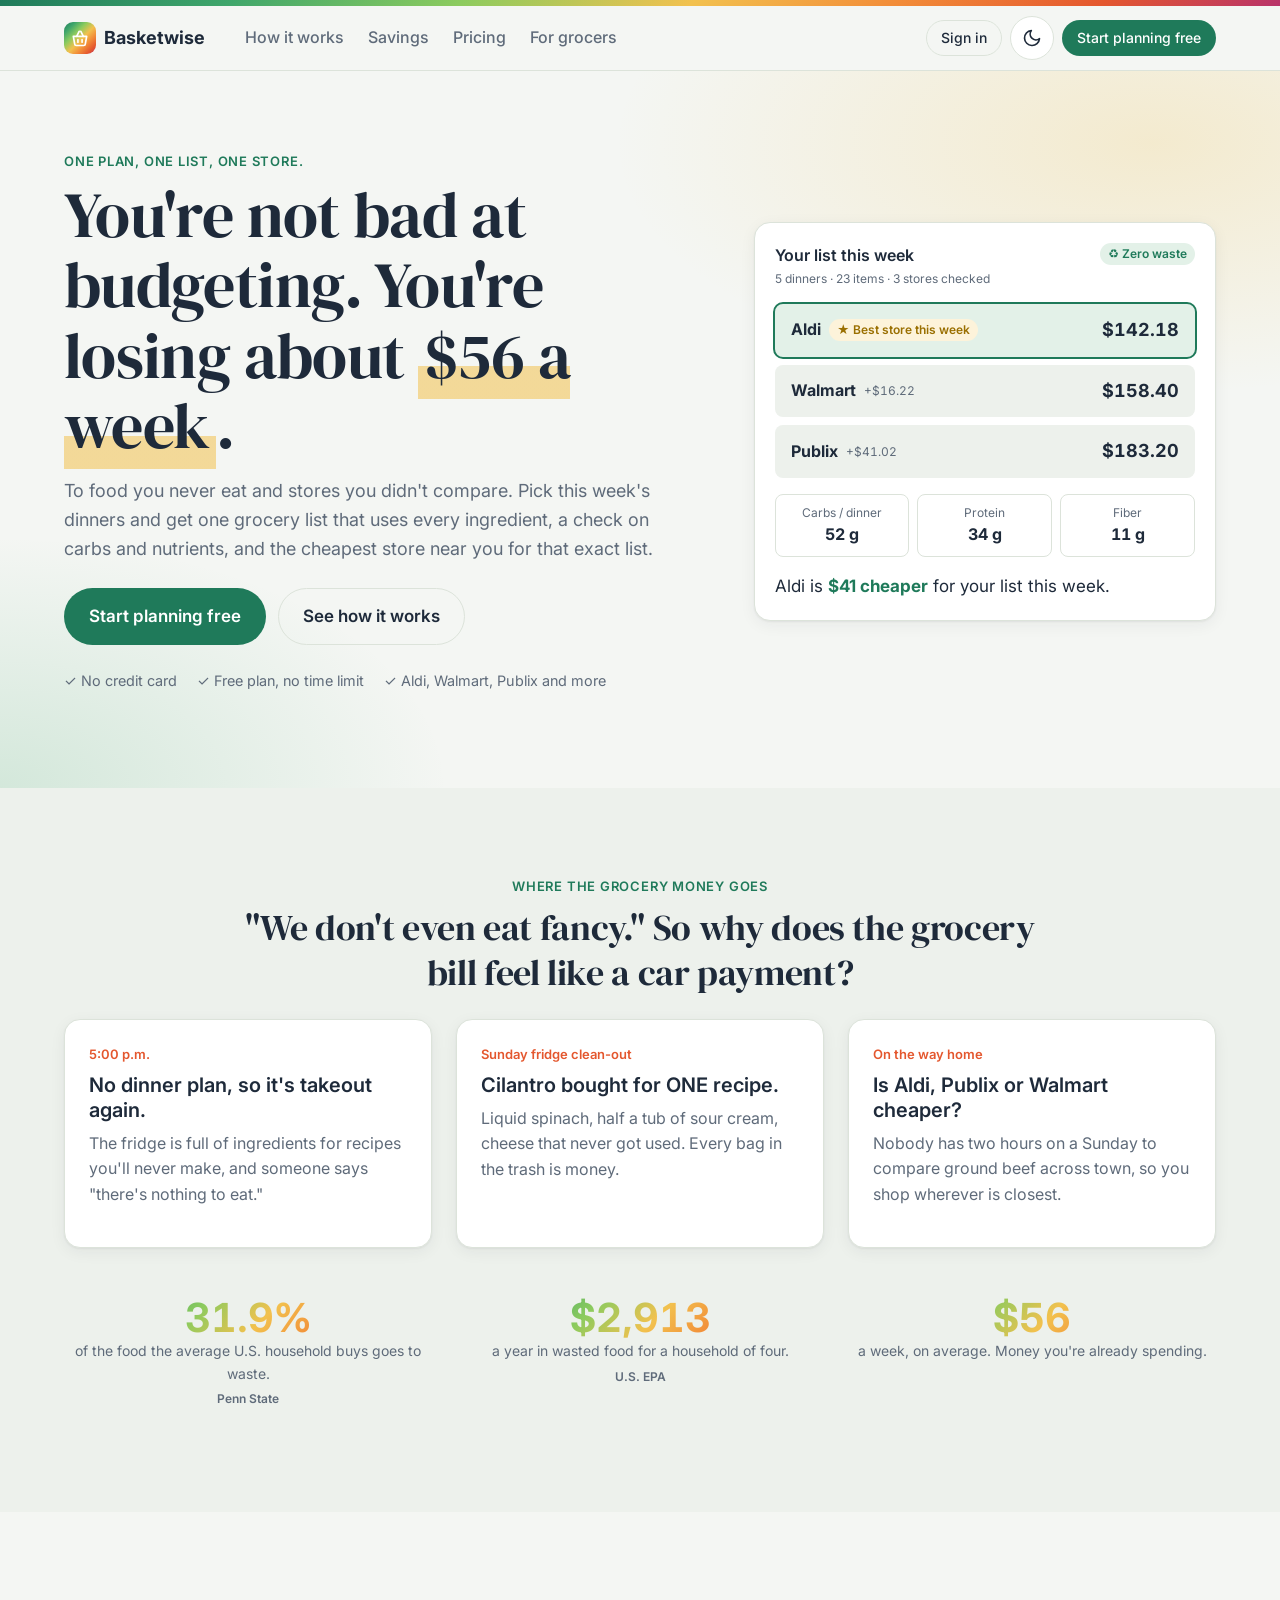
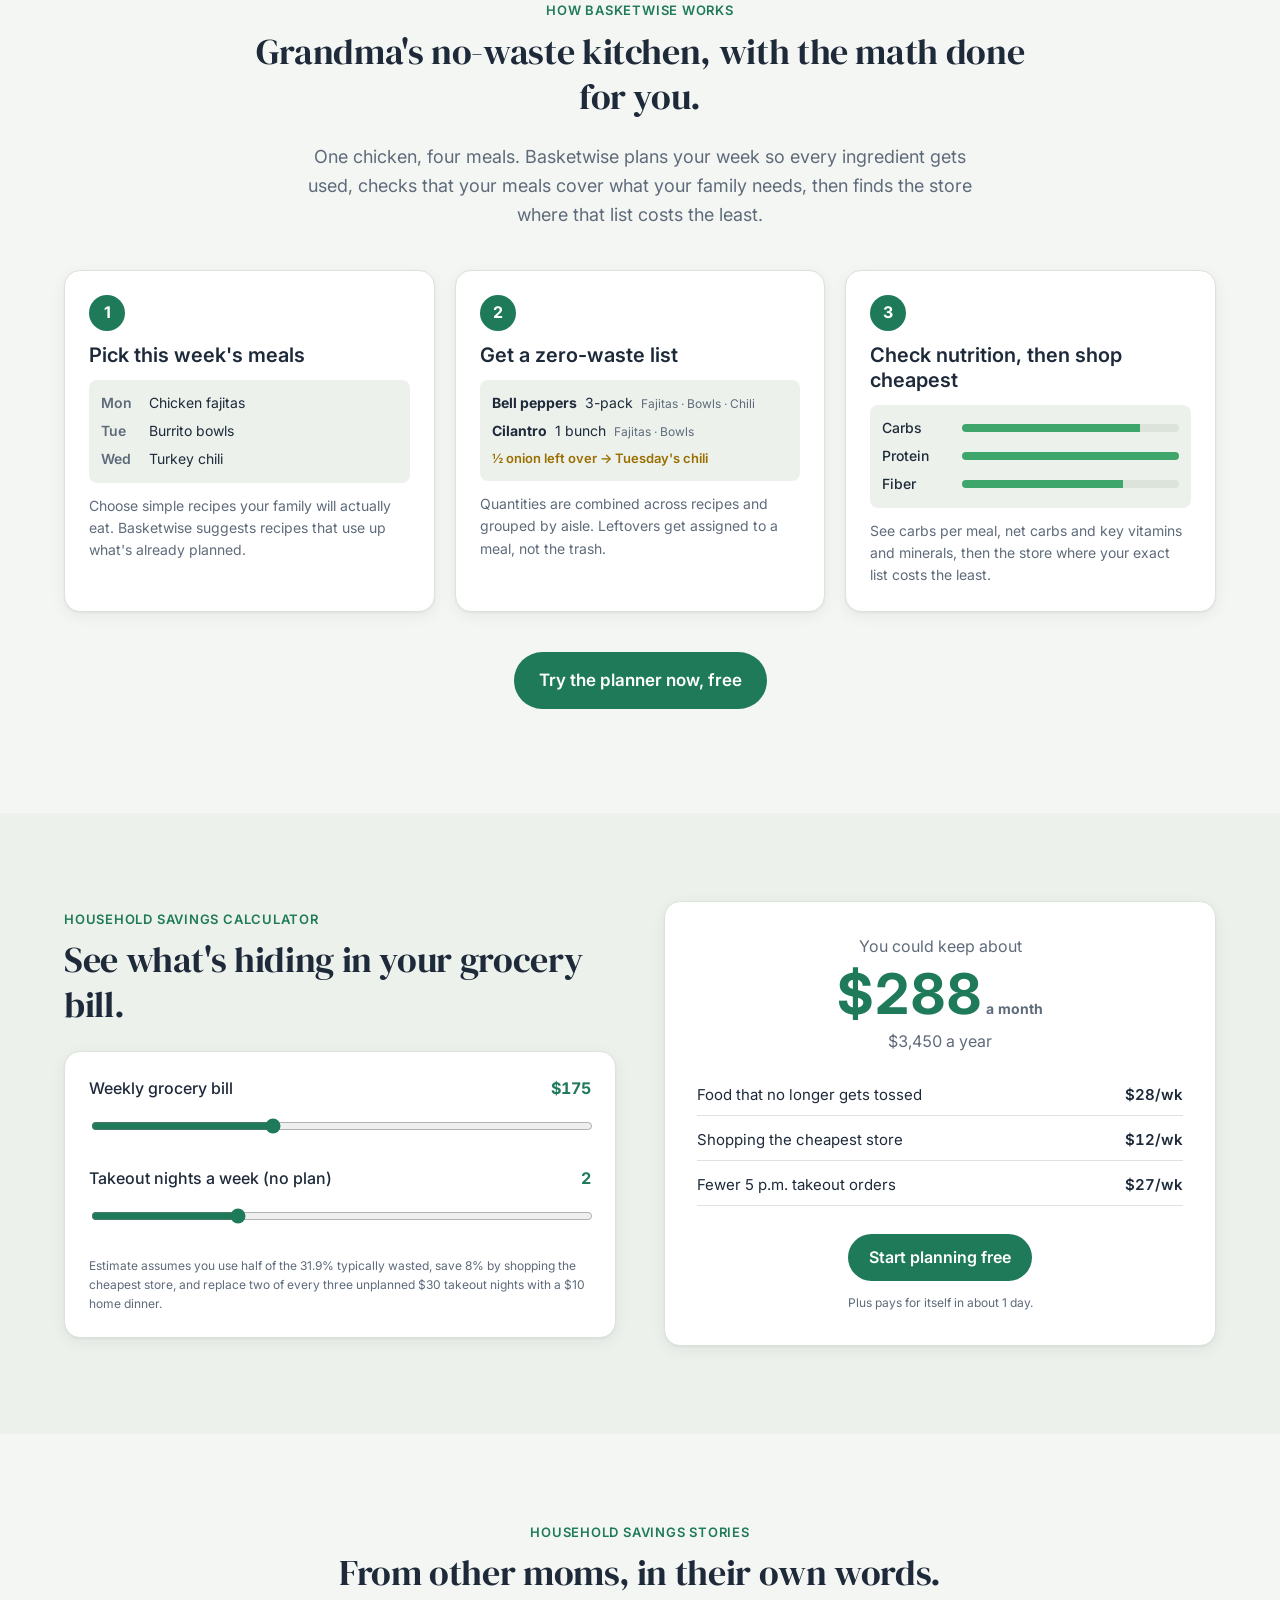
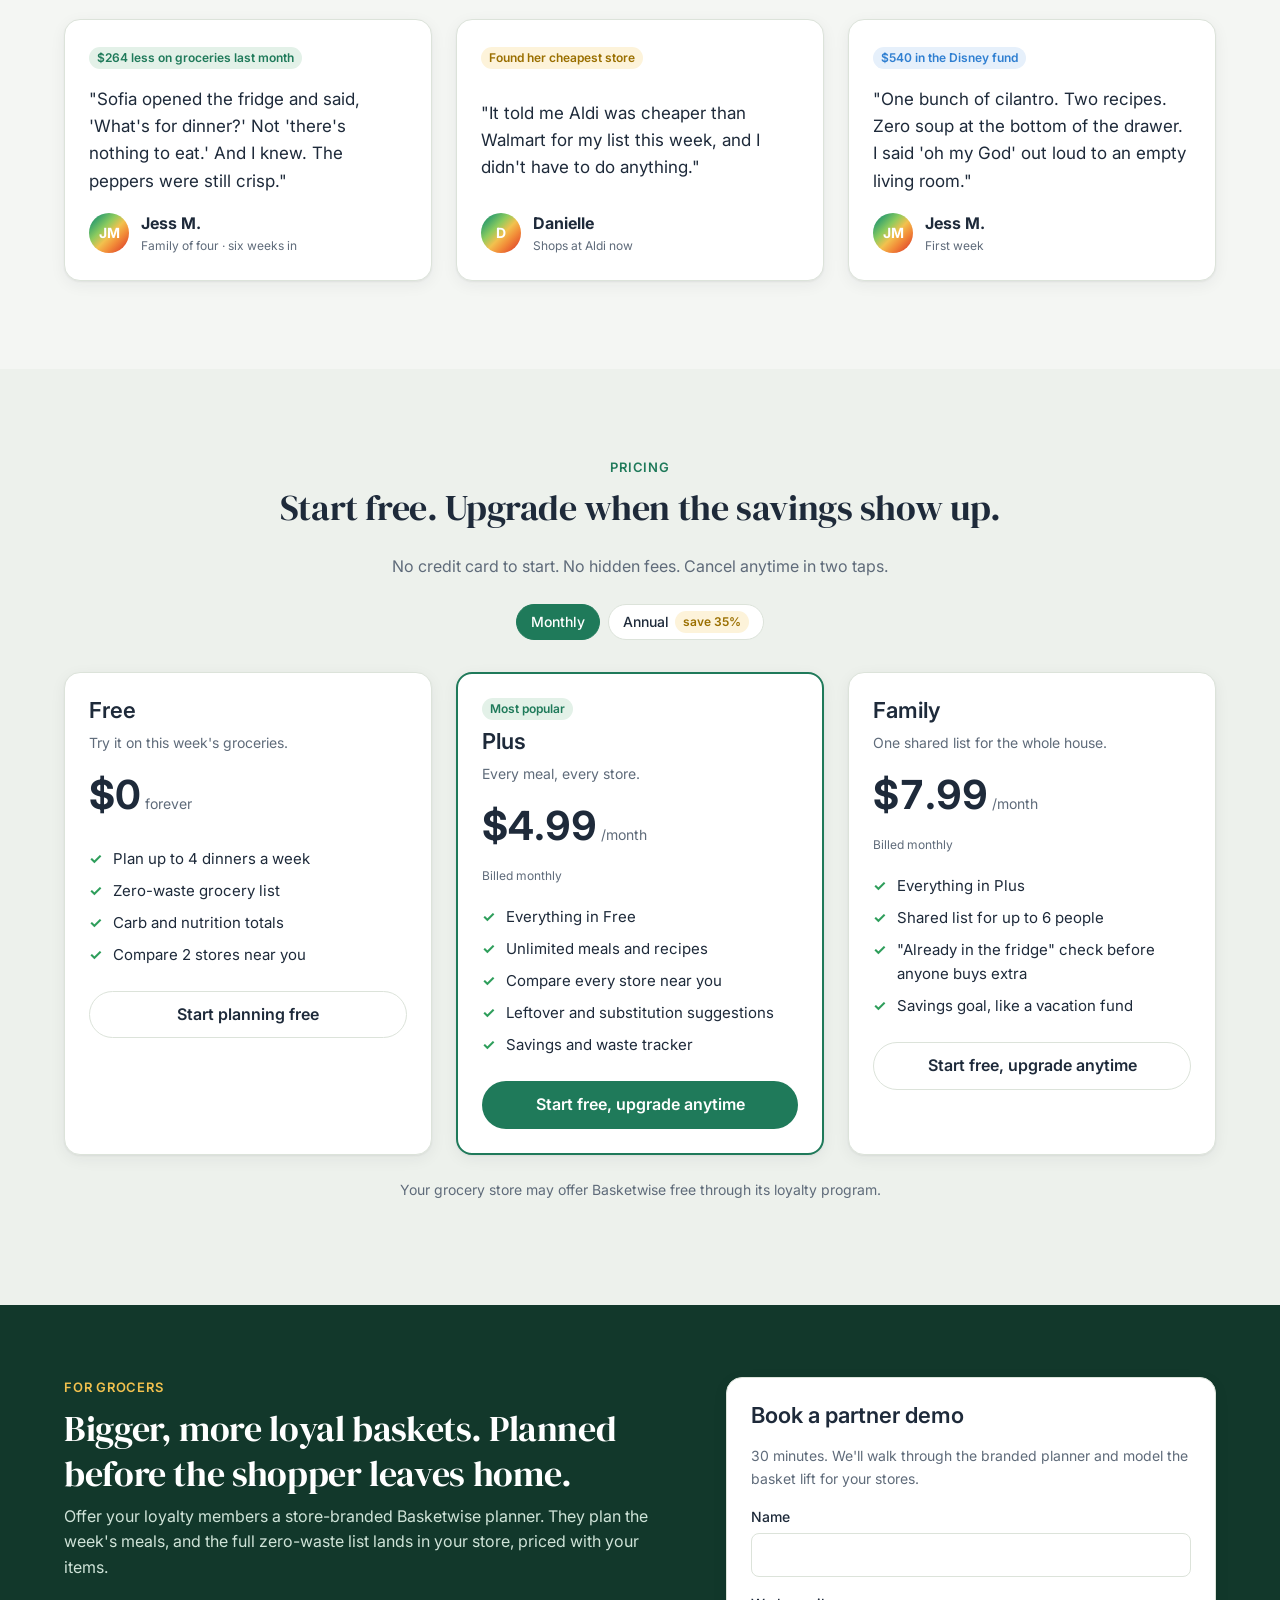
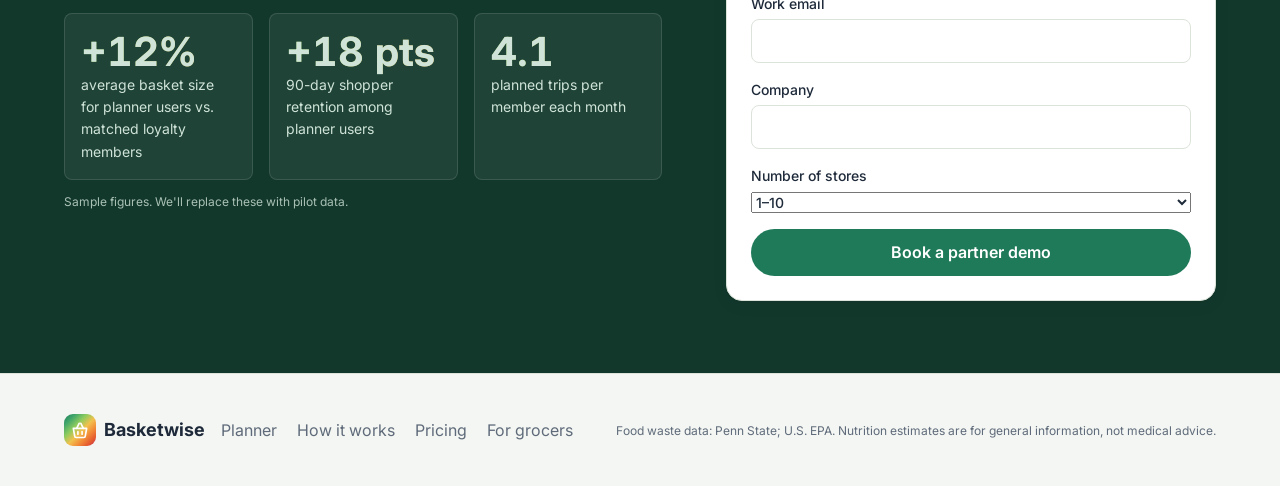
==== commit d666586e: "Add email sign-in with Supabase and save plans to accounts Passwordless magic-link login on a new si" ====
--- a/index.html
+++ b/index.html
@@ -14,6 +14,7 @@
   <link href="https://fonts.googleapis.com/css2?family=DM+Serif+Display&family=Inter:wght@300;400;500;600;700&display=swap" rel="stylesheet">
   <script src="js/theme.js"></script>
   <link rel="stylesheet" href="css/styles.css">
+  <link rel="stylesheet" href="css/auth.css">
   <link rel="stylesheet" href="css/landing.css">
 </head>
 <body>
@@ -32,6 +33,7 @@
         <a href="#grocers">For grocers</a>
       </nav>
       <div class="header-actions">
+        <span data-account></span>
         <button class="icon-btn theme-toggle" type="button" data-theme-toggle aria-label="Toggle dark mode">
           <svg class="moon" viewBox="0 0 24 24" fill="none" stroke="currentColor" stroke-width="2" stroke-linecap="round" stroke-linejoin="round" aria-hidden="true"><path d="M21 12.8A9 9 0 1 1 11.2 3a7 7 0 0 0 9.8 9.8Z"/></svg>
           <svg class="sun" viewBox="0 0 24 24" fill="none" stroke="currentColor" stroke-width="2" stroke-linecap="round" aria-hidden="true"><circle cx="12" cy="12" r="4"/><path d="M12 2v2M12 20v2M4.9 4.9l1.4 1.4M17.7 17.7l1.4 1.4M2 12h2M20 12h2M4.9 19.1l1.4-1.4M17.7 6.3l1.4-1.4"/></svg>
@@ -289,6 +291,9 @@
     </div>
   </footer>
 
+  <script src="js/vendor/supabase.js"></script>
+  <script src="js/config.js"></script>
+  <script src="js/auth.js"></script>
   <script src="js/landing.js"></script>
 </body>
 </html>
--- a/css/auth.css
+++ b/css/auth.css
@@ -0,0 +1,43 @@
+/* Sign-in page and header account menu (loaded on every page). */
+
+.account { position: relative; }
+.account-btn {
+  display: grid; place-items: center; width: 44px; height: 44px; border-radius: 999px;
+  border: 0; background: var(--gradient); color: #fff; font-weight: 700; cursor: pointer;
+}
+.account-btn:hover { box-shadow: var(--shadow-lg); }
+.account-menu {
+  position: absolute; right: 0; top: calc(100% + 8px); z-index: 50;
+  width: 240px; padding: 1rem; display: grid; gap: .5rem; box-shadow: var(--shadow-lg);
+}
+.account-menu[hidden] { display: none; }
+.account-menu p { margin: 0; }
+.account-email { font-weight: 600; overflow-wrap: anywhere; margin-bottom: .25rem !important; }
+.account-signin { white-space: nowrap; }
+
+.sync-status { margin: 0; font-size: .8125rem; color: var(--muted); grid-column: 1 / -1; }
+.sync-status a { font-weight: 600; }
+.sync-status .ok { color: var(--success); font-weight: 600; }
+.sync-status .err { color: var(--error); font-weight: 600; }
+
+/* Sign-in page */
+.login-wrap { min-height: calc(100vh - 70px); display: grid; place-items: center; padding: 2rem 16px 4rem; }
+.login-card { width: 100%; max-width: 440px; padding: 2rem 1.5rem; }
+@media (min-width: 640px) { .login-card { padding: 2.5rem; } }
+.login-card h1 { font-size: 2rem; }
+.login-card form { display: grid; gap: .75rem; margin-top: 1.25rem; }
+.input { display: grid; gap: .25rem; font-size: .875rem; font-weight: 500; }
+.input input {
+  min-height: 48px; padding: .5rem .875rem; border-radius: var(--radius-sm);
+  border: 1px solid var(--border); background: var(--surface); font-size: 1rem;
+  transition: box-shadow .2s, border-color .2s;
+}
+.input input:focus { outline: none; border-color: var(--primary); box-shadow: 0 0 0 2px var(--primary); }
+.form-error { margin: 0; min-height: 1.25em; font-size: .875rem; color: var(--error); }
+#resendMsg { color: var(--muted); margin-top: .75rem; }
+.btn-block { width: 100%; }
+.perks { list-style: none; padding: 0; margin: 1.25rem 0 0; display: grid; gap: .375rem; color: var(--muted); }
+.sent-icon { display: grid; place-items: center; width: 56px; height: 56px; margin-bottom: 1rem; border-radius: 999px; background: var(--primary-soft); color: var(--success); font-size: 1.6rem; font-weight: 700; }
+.sent-actions { display: flex; flex-wrap: wrap; gap: .5rem; margin-top: 1rem; }
+.login-card h1:focus { outline: none; }
+.back { margin: 1.5rem 0 0; padding-top: 1rem; border-top: 1px solid var(--border); }
